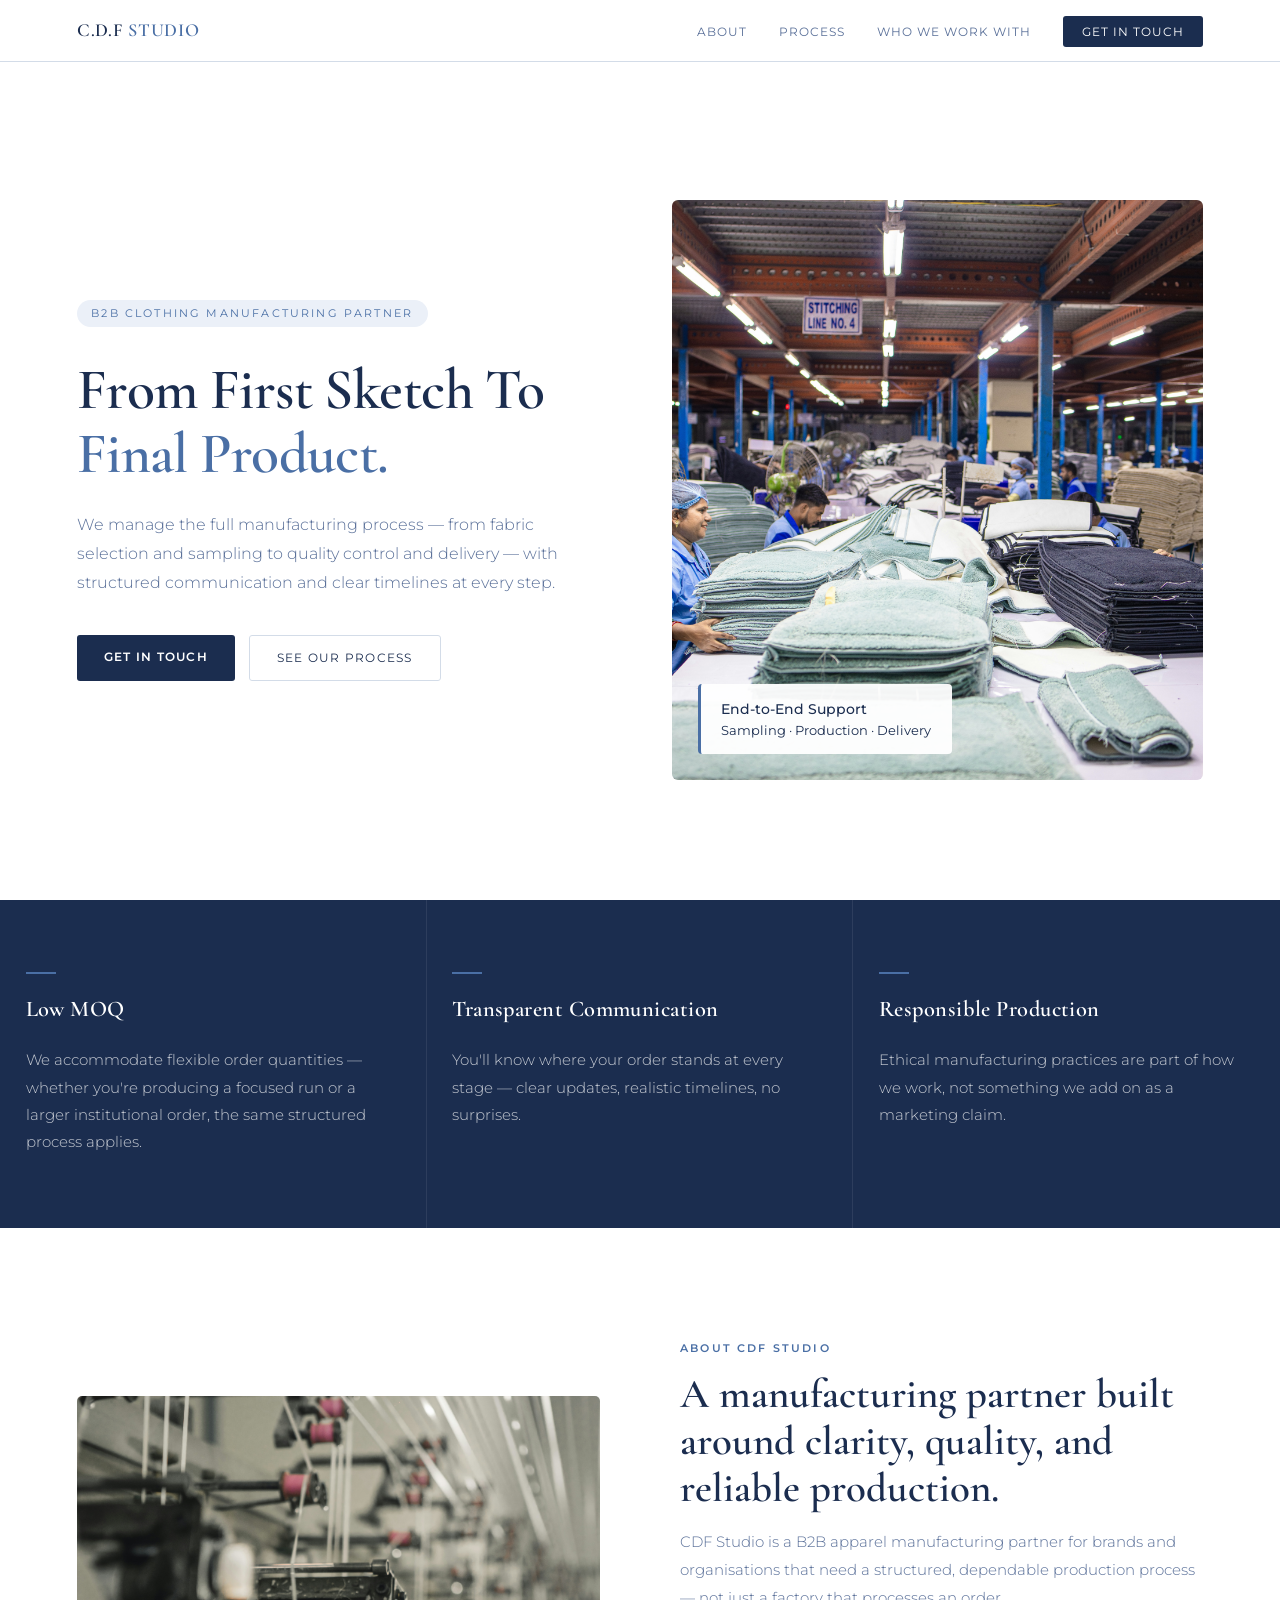
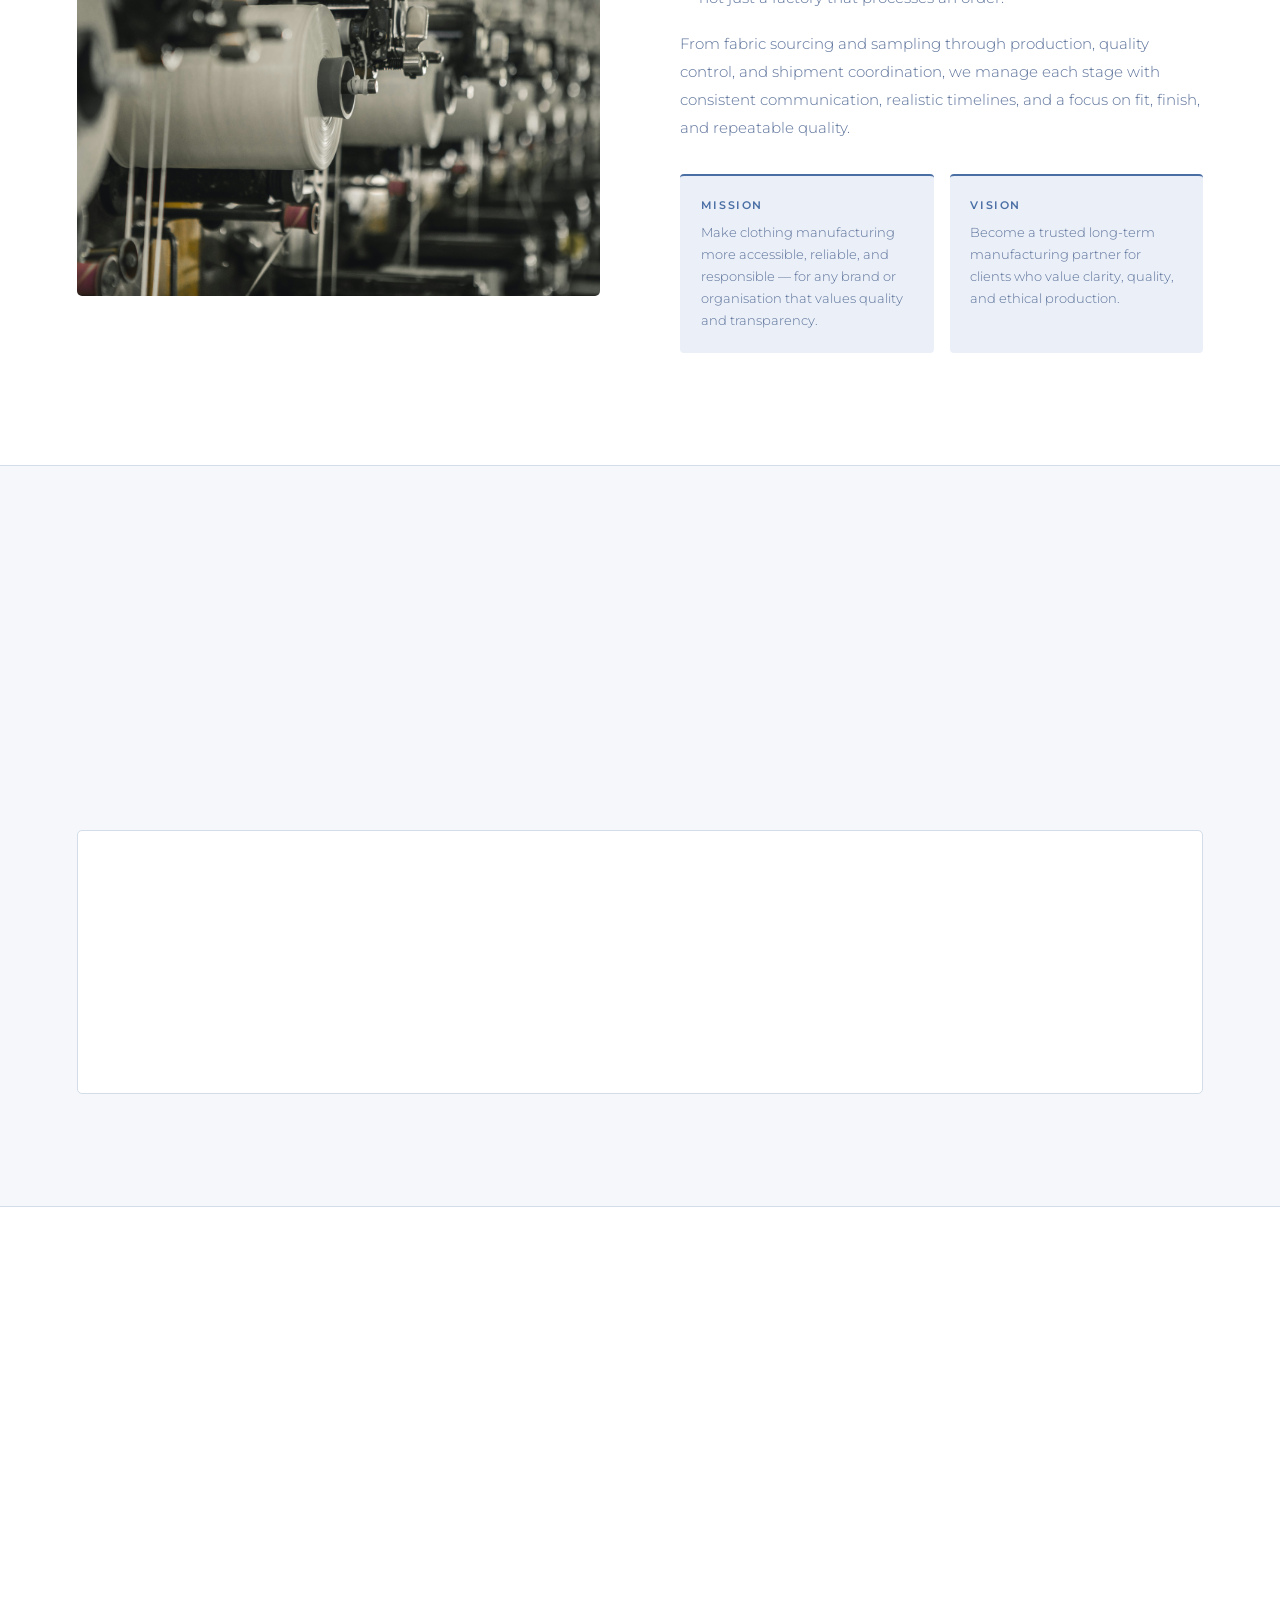
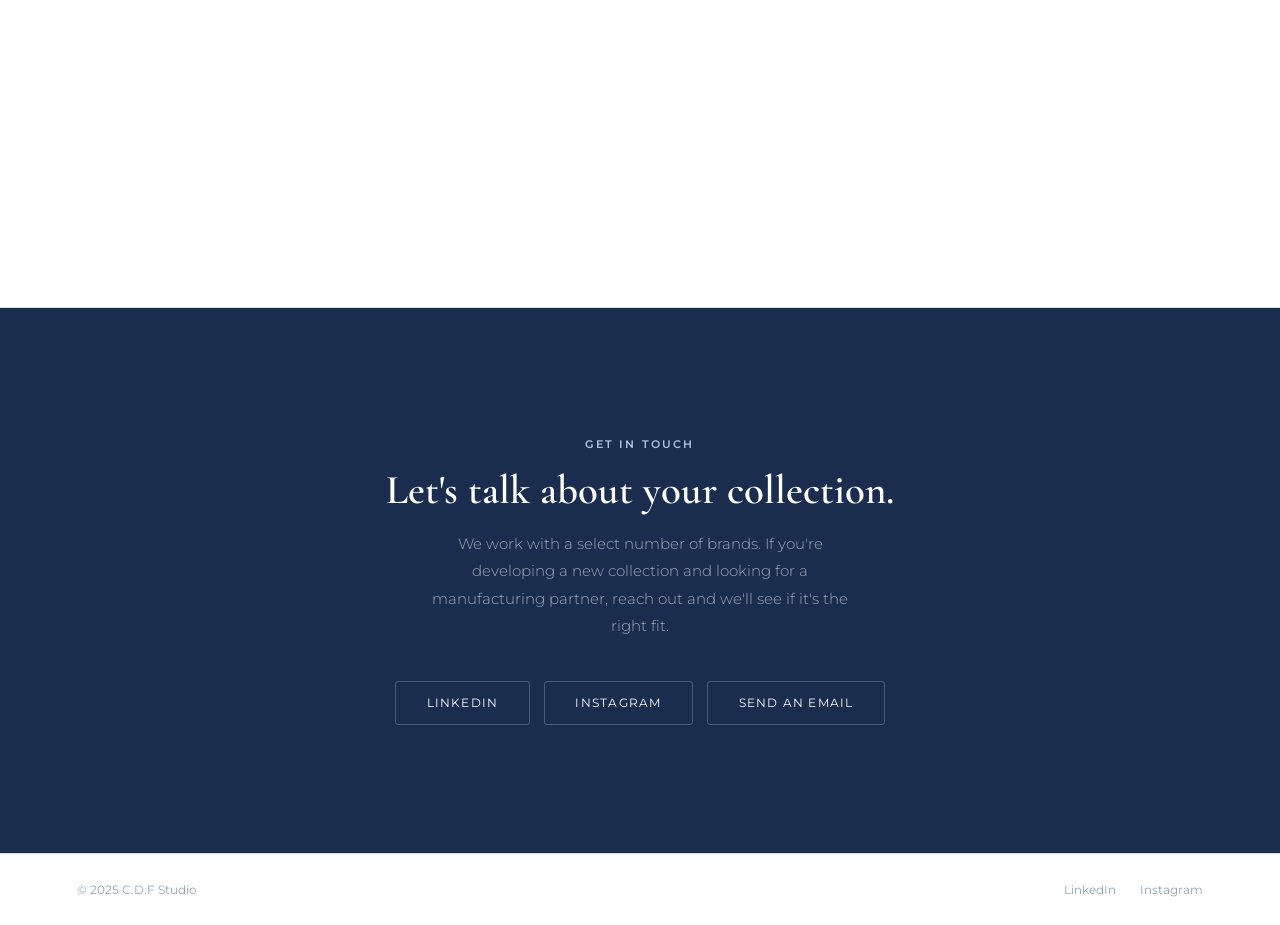
==== index.html @ 34bd2ce3 "content update" ====
<!DOCTYPE html>
<html lang="en">
<head>
<meta charset="UTF-8"/>
<meta name="viewport" content="width=device-width, initial-scale=1.0"/>

<!-- SEO -->
<title>CDF Studio — B2B Manufacturing Partner</title>
<meta name="description" content="B2B manufacturing partner"/>
<meta name="keywords" content="low MOQ clothing manufacturer, B2B apparel production, startup fashion brand manufacturer, ethical clothing manufacturing, small batch garment production, fashion brand manufacturing partner, sample development apparel, clothing production for startups, sustainable apparel manufacturer, garment manufacturer small brands"/>
<meta property="og:title" content="B2B manufacturing partner"/>
<meta property="og:description" content="Low MOQ, ethical apparel production with end-to-end guidance. Built for founders developing their first collections."/>
<meta property="og:type" content="website"/>
<meta property="og:url" content="https://manufacturing-website-gamma.vercel.app/"/>

<link rel="stylesheet" href="assets/fonts/fonts.css"/>

<style>
*, *::before, *::after { box-sizing: border-box; margin: 0; padding: 0; }

:root {
  --white:      #FFFFFF;
  --offwhite:   #F5F7FA;
  --navy:       #1B2D4F;
  --navy-mid:   #2E4472;
  --navy-light: #4A6FA5;
  --blue-tint:  #EBF0F8;
  --border:     #D3DCE8;
  --muted:      #5A7099;
  --faint:      #8FA3C0;
}

html { scroll-behavior: smooth; }

body {
  font-family: 'Montserrat', sans-serif;
  background: var(--white);
  color: var(--navy);
  font-size: 16px;
  line-height: 1.6;
  overflow-x: hidden;
}

/* NAV */
nav {
  position: fixed; top: 0; width: 100%; z-index: 200;
  background: rgba(255,255,255,.96);
  backdrop-filter: blur(8px);
  border-bottom: 1px solid var(--border);
  display: flex; align-items: center; justify-content: space-between;
  padding: 1rem 6%;
  transition: box-shadow .3s;
}
nav.scrolled { box-shadow: 0 2px 24px rgba(27,45,79,.09); }
.logo {
  font-family: 'Cormorant Garamond', serif;
  font-size: 1.15rem;
  font-weight: 600;
  letter-spacing: .04em;
  text-decoration: none;
  color: var(--navy);
}
.logo span { color: var(--navy-light); }
nav ul { list-style: none; display: flex; gap: 2rem; align-items: center; }
nav a {
  text-decoration: none;
  font-size: .78rem;
  letter-spacing: .08em;
  text-transform: uppercase;
  color: var(--muted);
  transition: color .2s;
}
nav a:hover { color: var(--navy); }
.nav-cta {
  padding: .48rem 1.2rem;
  background: var(--navy) !important;
  color: var(--white) !important;
  border-radius: 3px;
  transition: background .2s !important;
}
.nav-cta:hover { background: var(--navy-light) !important; }

/* HERO */
#hero {
  min-height: 100vh;
  display: grid;
  grid-template-columns: 1fr 1fr;
  align-items: center;
  gap: 4rem;
  padding: 0 6%;
  padding-top: 80px;
}
.hero-text { max-width: 540px; }
.hero-eyebrow {
  display: inline-block;
  font-size: .68rem;
  letter-spacing: .2em;
  text-transform: uppercase;
  color: var(--navy-light);
  background: var(--blue-tint);
  padding: .32rem .9rem;
  border-radius: 100px;
  margin-bottom: 2rem;
  opacity: 0;
  animation: fadeUp .8s .15s forwards;
}
h1 {
  font-family: 'Cormorant Garamond', serif;
  font-size: clamp(2.4rem, 4.5vw, 3.8rem);
  font-weight: 600;
  line-height: 1.1;
  color: var(--navy);
  margin-bottom: 1.5rem;
  letter-spacing: -.01em;
  opacity: 0;
  animation: fadeUp .8s .3s forwards;
}
h1 strong { font-weight: 600; color: var(--navy-light); }
.hero-sub {
  font-size: .98rem;
  color: var(--muted);
  line-height: 1.85;
  margin-bottom: 2.4rem;
  font-weight: 300;
  opacity: 0;
  animation: fadeUp .8s .45s forwards;
}
.hero-actions {
  display: flex; gap: .85rem; flex-wrap: wrap;
  opacity: 0;
  animation: fadeUp .8s .6s forwards;
}
.btn-primary {
  padding: .75rem 1.7rem;
  background: var(--navy);
  color: var(--white);
  font-size: .78rem;
  letter-spacing: .1em;
  text-transform: uppercase;
  text-decoration: none;
  border-radius: 3px;
  font-weight: 600;
  transition: background .2s, transform .15s;
}
.btn-primary:hover { background: var(--navy-light); transform: translateY(-1px); }
.btn-ghost {
  padding: .75rem 1.7rem;
  border: 1.5px solid var(--border);
  color: var(--navy);
  font-size: .78rem;
  letter-spacing: .1em;
  text-transform: uppercase;
  text-decoration: none;
  border-radius: 3px;
  transition: border-color .2s, color .2s, transform .15s;
}
.btn-ghost:hover { border-color: var(--navy-light); color: var(--navy-light); transform: translateY(-1px); }

/* Hero image */
.hero-img-wrap {
  height: 580px;
  border-radius: 6px;
  overflow: hidden;
  position: relative;
  opacity: 0;
  animation: fadeLeft .9s .35s forwards;
}
.hero-img-wrap img { width: 100%; height: 100%; object-fit: cover; }
.img-badge {
  position: absolute;
  bottom: 1.6rem; left: 1.6rem;
  background: rgba(255,255,255,.95);
  padding: .9rem 1.3rem;
  border-radius: 4px;
  border-left: 3px solid var(--navy-light);
  font-size: .82rem;
  color: var(--navy);
  line-height: 1.55;
}
.img-badge strong { display: block; font-weight: 500; font-size: .85rem; }

/* PILLARS */
#pillars {
  display: grid;
  grid-template-columns: repeat(3, 1fr);
  background: var(--navy);
}
.pillar {
  padding: 4.5rem 6%;
  border-right: 1px solid rgba(255, 255, 255, 0.08);
  transition: background 0.4s ease;
}
.pillar:last-child { border-right: none; }
.pillar:hover { background: rgba(255, 255, 255, 0.03); }
.pillar-title {
  position: relative;
  font-family: 'Cormorant Garamond', serif;
  font-size: 1.4rem;
  font-weight: 600;
  color: #FFFFFF;
  margin-bottom: 1.2rem;
  letter-spacing: 0.02em;
  padding-top: 1.2rem;
}
.pillar-title::before {
  content: "";
  position: absolute;
  top: 0;
  left: 0;
  width: 30px;
  height: 2px;
  background: var(--navy-light);
  transition: width 0.4s ease, background 0.4s ease;
}
.pillar:hover .pillar-title::before { width: 50px; background: #A8C4E0; }
.pillar p { 
  font-size: 0.95rem; 
  color: rgba(255, 255, 255, 0.75); 
  line-height: 1.8; 
  font-weight: 300; 
}

/* ABOUT */
#about {
  display: grid;
  grid-template-columns: 1fr 1fr;
  gap: 5rem;
  align-items: center;
  padding: 7rem 6%;
  border-bottom: 1px solid var(--border);
}
.about-img {
  height: 500px;
  border-radius: 5px;
  overflow: hidden;
}
.about-img img { width: 100%; height: 100%; object-fit: cover; }
.about-body p {
  color: var(--muted);
  font-weight: 300;
  line-height: 1.85;
  font-size: .95rem;
  margin-bottom: 1.1rem;
}
.mv-grid { display: grid; grid-template-columns: 1fr 1fr; gap: 1rem; margin-top: 2rem; }
.mv-card {
  padding: 1.3rem;
  background: var(--blue-tint);
  border-radius: 4px;
  border-top: 2px solid var(--navy-light);
}
.mv-card h4 {
  font-size: .7rem;
  letter-spacing: .14em;
  text-transform: uppercase;
  color: var(--navy-light);
  margin-bottom: .45rem;
  font-weight: 600;
}
.mv-card p { font-size: .83rem; color: var(--muted); line-height: 1.65; margin: 0; font-weight: 300; }

/* PROCESS */
#process {
  padding: 7rem 6%;
  background: var(--offwhite);
  border-bottom: 1px solid var(--border);
}
.section-head { max-width: 520px; margin-bottom: 3.5rem; }
.process-steps {
  display: grid;
  grid-template-columns: repeat(4, 1fr);
  border: 1px solid var(--border);
  border-radius: 5px;
  overflow: hidden;
  background: var(--white);
}
.step {
  position: relative;
  padding: 2.5rem 2rem;
  border-right: 1px solid var(--border);
  overflow: hidden;
  z-index: 1;
}
.step::before {
  content: "";
  position: absolute;
  top: 100%;
  left: 0;
  width: 100%;
  height: 100%;
  background: var(--navy);
  transition: top 0.4s cubic-bezier(0.2, 0.8, 0.2, 1);
  z-index: -1;
}
.step:last-child { border-right: none; }
.step:hover::before { top: 0; }
.step-n {
  font-family: 'Cormorant Garamond', serif;
  font-size: 2.6rem;
  font-weight: 600;
  color: var(--border);
  line-height: 1;
  margin-bottom: 1.2rem;
  transition: color 0.4s;
}
.step:hover .step-n { color: var(--navy-light); }
.step h4 { font-size: .88rem; font-weight: 600; color: var(--navy); margin-bottom: .55rem; transition: color 0.4s; }
.step:hover h4 { color: var(--white); }
.step p { font-size: .82rem; color: var(--muted); line-height: 1.72; font-weight: 300; transition: color 0.4s; }
.step:hover p { color: rgba(255, 255, 255, 0.8); }

/* WHO */
#who {
  padding: 7rem 6%;
  border-bottom: 1px solid var(--border);
}
.who-grid { display: grid; grid-template-columns: repeat(3, 1fr); gap: 1.4rem; margin-top: 3.2rem; }
.who-card {
  position: relative;
  padding: 2.5rem 2.2rem;
  border: 1px solid var(--border);
  border-radius: 5px;
  background: var(--white);
  overflow: hidden;
  z-index: 1;
  transition: border-color 0.4s, transform 0.4s, box-shadow 0.4s;
}
.who-card::before {
  content: "";
  position: absolute;
  top: 100%;
  left: 0;
  width: 100%;
  height: 100%;
  background: var(--navy);
  transition: top 0.4s cubic-bezier(0.2, 0.8, 0.2, 1);
  z-index: -1;
}
.who-card:hover {
  transform: translateY(-6px);
  border-color: var(--navy);
  box-shadow: 0 12px 24px rgba(27, 45, 79, 0.15);
}
.who-card:hover::before { top: 0; }
.card-bar { 
  width: 26px; height: 2px; background: var(--navy-light); border-radius: 1px; margin-bottom: 1.4rem; 
  transition: background 0.4s, width 0.4s;
}
.who-card:hover .card-bar { background: var(--blue-tint); width: 40px; }
.who-card h4 { font-size: .92rem; font-weight: 600; color: var(--navy); margin-bottom: .65rem; transition: color 0.4s; }
.who-card:hover h4 { color: var(--white); }
.who-card p { font-size: .83rem; color: var(--muted); line-height: 1.75; font-weight: 300; transition: color 0.4s; }
.who-card:hover p { color: rgba(255, 255, 255, 0.8); }

/* CONTACT */
#contact {
  padding: 8rem 6%;
  background: var(--navy);
  text-align: center;
}
#contact h2 { color: var(--white); }
#contact .lead {
  color: rgba(255,255,255,.58);
  max-width: 440px;
  margin: 1rem auto 2.6rem;
  font-weight: 300;
  line-height: 1.8;
  font-size: .95rem;
}
.contact-btns { display: flex; gap: .9rem; justify-content: center; flex-wrap: wrap; }
.contact-btns a {
  padding: .72rem 1.9rem;
  border: 1.5px solid rgba(255,255,255,.22);
  color: var(--white);
  font-size: .76rem;
  letter-spacing: .1em;
  text-transform: uppercase;
  text-decoration: none;
  border-radius: 3px;
  transition: border-color .2s, background .2s, color .2s;
}
.contact-btns a:hover { border-color: #A8C4E0; background: #A8C4E0; color: var(--navy); }

/* FOOTER */
footer {
  padding: 1.6rem 6%;
  display: flex; justify-content: space-between; align-items: center;
  border-top: 1px solid var(--border);
  font-size: .76rem;
  color: var(--faint);
}
footer a { color: var(--faint); text-decoration: none; transition: color .2s; }
footer a:hover { color: var(--navy); }
.footer-links { display: flex; gap: 1.5rem; }

/* SHARED */
.section-tag {
  font-size: .68rem;
  letter-spacing: .2em;
  text-transform: uppercase;
  color: var(--navy-light);
  display: block;
  margin-bottom: .85rem;
  font-weight: 600;
}
#contact .section-tag { color: #A8C4E0; }
h2 {
  font-family: 'Cormorant Garamond', serif;
  font-size: clamp(1.85rem, 3.2vw, 2.7rem);
  font-weight: 600;
  line-height: 1.15;
  color: var(--navy);
  margin-bottom: 1rem;
}
.sub-text { color: var(--muted); font-weight: 300; line-height: 1.8; font-size: .95rem; }

/* KEYFRAMES */
@keyframes fadeUp {
  from { opacity: 0; transform: translateY(22px); }
  to   { opacity: 1; transform: translateY(0); }
}
@keyframes fadeLeft {
  from { opacity: 0; transform: translateX(30px); }
  to   { opacity: 1; transform: translateX(0); }
}

/* SCROLL REVEAL */
.reveal { opacity: 0; transform: translateY(22px); transition: opacity .7s ease, transform .7s ease; }
.reveal.visible { opacity: 1; transform: none; }
.d1 { transition-delay: .1s; }
.d2 { transition-delay: .2s; }
.d3 { transition-delay: .3s; }

/* RESPONSIVE */
@media (max-width: 900px) {
  #hero { grid-template-columns: 1fr; padding-top: 100px; padding-bottom: 4rem; }
  .hero-img-wrap { height: 300px; }
  #about { grid-template-columns: 1fr; gap: 3rem; }
  .about-img { height: 280px; }
  .process-steps { grid-template-columns: 1fr 1fr; }
  .step:nth-child(2) { border-right: none; }
  .step:nth-child(1), .step:nth-child(2) { border-bottom: 1px solid var(--border); }
  .who-grid { grid-template-columns: 1fr; }
  .mv-grid { grid-template-columns: 1fr; }
}
@media (max-width: 640px) {
  nav ul { display: none; }
  #pillars { grid-template-columns: 1fr; }
  .pillar { border-right: none; border-bottom: 1px solid rgba(255,255,255,.1); }
  footer { flex-direction: column; gap: 1rem; text-align: center; }
}
</style>
</head>
<body>

<!-- NAV -->
<nav id="navbar">
  <a href="#" class="logo">C.D.F <span>Studio</span></a>
  <ul>
    <li><a href="#about">About</a></li>
    <li><a href="#process">Process</a></li>
    <li><a href="#who">Who We Work With</a></li>
    <li><a href="#contact" class="nav-cta">Get in Touch</a></li>
  </ul>
</nav>

<!-- HERO -->
<section id="hero">
  <div class="hero-text">
    <span class="hero-eyebrow">B2B Clothing Manufacturing Partner</span>
    <h1>From First Sketch To <strong>Final Product.</strong></h1>
    <p class="hero-sub">We manage the full manufacturing process — from fabric selection and sampling to quality control and delivery — with structured communication and clear timelines at every step.</p>
    <div class="hero-actions">
      <a href="#contact" class="btn-primary">Get in Touch</a>
      <a href="#process" class="btn-ghost">See Our Process</a>
    </div>
  </div>
  <div class="hero-img-wrap">
    <!-- Swap this for your own brand photography when ready -->
    <img
      src="assets/images/hero-image.jpg"
      alt="Fabric selection in a clothing production studio"
      loading="eager"
    />
    <div class="img-badge">
      <strong>End-to-End Support</strong>
      Sampling · Production · Delivery
    </div>
  </div>
</section>

<!-- PILLARS -->
<div id="pillars">
  <div class="pillar reveal">
    <div class="pillar-title">Low MOQ</div>
    <p>We accommodate flexible order quantities — whether you're producing a focused run or a larger institutional order, the same structured process applies.</p>
  </div>
  <div class="pillar reveal d1">
    <div class="pillar-title">Transparent Communication</div>
    <p>You'll know where your order stands at every stage — clear updates, realistic timelines, no surprises.</p>
  </div>
  <div class="pillar reveal d2">
    <div class="pillar-title">Responsible Production</div>
    <p>Ethical manufacturing practices are part of how we work, not something we add on as a marketing claim.</p>
  </div>
</div>

<!-- ABOUT -->
<section id="about">
  <div class="about-img reveal">
    <!-- Swap for your own studio or production photo -->
    <img
      src="assets/images/about-image.jpg"
      alt="Clothing manufacturer reviewing garment quality"
      loading="lazy"
    />
  </div>
  <div class="about-body reveal d1">
    <span class="section-tag">About CDF Studio</span>
    <h2>A manufacturing partner built around clarity, quality, and reliable production.</h2>
    <p>CDF Studio is a B2B apparel manufacturing partner for brands and organisations that need a structured, dependable production process — not just a factory that processes an order.</p>
    <p>From fabric sourcing and sampling through production, quality control, and shipment coordination, we manage each stage with consistent communication, realistic timelines, and a focus on fit, finish, and repeatable quality.</p>
    <div class="mv-grid">
      <div class="mv-card">
        <h4>Mission</h4>
        <p>Make clothing manufacturing more accessible, reliable, and responsible — for any brand or organisation that values quality and transparency.</p>
      </div>
      <div class="mv-card">
        <h4>Vision</h4>
        <p>Become a trusted long-term manufacturing partner for clients who value clarity, quality, and ethical production.</p>
      </div>
    </div>
  </div>
</section>

<!-- PROCESS -->
<section id="process">
  <div class="section-head reveal">
    <span class="section-tag">How We Work</span>
    <h2>A clear process from brief to delivery.</h2>
    <p class="sub-text">Every step is structured so you know what’s happening, what comes next, and when your order will be ready.</p>
  </div>
  <div class="process-steps">
    <div class="step reveal">
      <div class="step-n">01</div>
      <h4>Brief & Alignment</h4>
      <p>We review your designs, specifications, and timeline. Before anything moves forward, we confirm everything in writing.</p>
    </div>
    <div class="step reveal d1">
      <div class="step-n">02</div>
      <h4>Fabric & Sampling</h4>
      <p>Fabric sourcing followed by sample development. We work through feedback until the sample matches your standard.</p>
    </div>
    <div class="step reveal d2">
      <div class="step-n">03</div>
      <h4>Production & Quality Control</h4>
      <p>Garment production with quality checks throughout — not just a final inspection at the end.</p>
    </div>
    <div class="step reveal d3">
      <div class="step-n">04</div>
      <h4>Shipment & Handover</h4>
      <p>Coordinated delivery with full documentation. We debrief after each run so the next one is more efficient.</p>
    </div>
  </div>
</section>

<!-- WHO WE WORK WITH -->
<section id="who">
  <div class="reveal">
    <span class="section-tag">Who We Work With</span>
    <h2>For brands and organisations with a standard to meet.</h2>
    <p class="sub-text">We work with brands and organisations across different scales — each project managed with the same attention to quality and communication.</p>
  </div>
  <div class="who-grid">
    <div class="who-card reveal">
      <div class="card-bar"></div>
      <h4>Brands & Organisations at Any Stage</h4>
      <p>Whether you are producing your first collection or fulfilling a larger institutional order, we apply the same structured process — clear specifications, managed timelines, and consistent quality throughout.</p>
    </div>
    <div class="who-card reveal d1">
      <div class="card-bar"></div>
      <h4>Flexible Production for Growing Brands</h4>
      <p>Whether you are launching your first drop or scaling production, we provide flexible manufacturing solutions designed to support brands at every stage — from small intentional runs to larger institutional and bulk orders.</p>
    </div>
    <div class="who-card reveal d2">
      <div class="card-bar"></div>
      <h4>Brands That Value Responsible Production</h4>
      <p>We work with brands that care about responsible sourcing, fair production, and long-term quality — not just fast manufacturing for short-term results.</p>
    </div>
  </div>
</section>

<!-- CONTACT -->
<section id="contact">
  <span class="section-tag">Get In Touch</span>
  <h2>Let's talk about your collection.</h2>
  <p class="lead">We work with a select number of brands. If you're developing a new collection and looking for a manufacturing partner, reach out and we'll see if it's the right fit.</p>
  <div class="contact-btns">
    <a href="https://www.linkedin.com/company/c-d-f-studio" target="_blank" rel="noopener">LinkedIn</a>
    <!-- Replace with your actual Instagram handle -->
    <a href="https://www.instagram.com/cdfstudio.eu?igsh=djZsYW93cHMzNXRz" target="_blank" rel="noopener">Instagram</a>
    <!-- Replace with your actual email -->
    <a href="mailto:hello.cdfstudio@gmail.com">Send an Email</a>
  </div>
</section>

<!-- FOOTER -->
<footer>
  <span>© 2025 C.D.F Studio</span>
  <div class="footer-links">
    <a href="https://www.linkedin.com/company/c-d-f-studio" target="_blank" rel="noopener">LinkedIn</a>
    <a href="https://www.instagram.com/cdfstudio.eu?igsh=djZsYW93cHMzNXRz" target="_blank" rel="noopener">Instagram</a>
  </div>
</footer>

<script>
  // Nav shadow on scroll
  const nav = document.getElementById('navbar');
  window.addEventListener('scroll', () => {
    nav.classList.toggle('scrolled', window.scrollY > 20);
  });

  // Scroll-triggered reveal
  const obs = new IntersectionObserver((entries) => {
    entries.forEach(e => {
      if (e.isIntersecting) {
        e.target.classList.add('visible');
        obs.unobserve(e.target);
      }
    });
  }, { threshold: 0.12 });
  document.querySelectorAll('.reveal').forEach(el => obs.observe(el));
</script>
</body>
</html>
---- assets/fonts/fonts.css ----
/* Cormorant Garamond - Local Fonts */
@font-face {
  font-family: 'Cormorant Garamond';
  font-style: normal;
  font-weight: 300;
  font-display: swap;
  src: url('./cormorant-garamond-300.ttf') format('truetype');
}

@font-face {
  font-family: 'Cormorant Garamond';
  font-style: normal;
  font-weight: 400;
  font-display: swap;
  src: url('./cormorant-garamond-400.ttf') format('truetype');
}

@font-face {
  font-family: 'Cormorant Garamond';
  font-style: normal;
  font-weight: 500;
  font-display: swap;
  src: url('./cormorant-garamond-500.ttf') format('truetype');
}

@font-face {
  font-family: 'Cormorant Garamond';
  font-style: normal;
  font-weight: 600;
  font-display: swap;
  src: url('./cormorant-garamond-600.ttf') format('truetype');
}

/* Montserrat - Local Fonts */
@font-face {
  font-family: 'Montserrat';
  font-style: normal;
  font-weight: 300;
  font-display: swap;
  src: url('./montserrat-300.ttf') format('truetype');
}

@font-face {
  font-family: 'Montserrat';
  font-style: normal;
  font-weight: 400;
  font-display: swap;
  src: url('./montserrat-400.ttf') format('truetype');
}

@font-face {
  font-family: 'Montserrat';
  font-style: normal;
  font-weight: 500;
  font-display: swap;
  src: url('./montserrat-500.ttf') format('truetype');
}

@font-face {
  font-family: 'Montserrat';
  font-style: normal;
  font-weight: 600;
  font-display: swap;
  src: url('./montserrat-600.ttf') format('truetype');
}
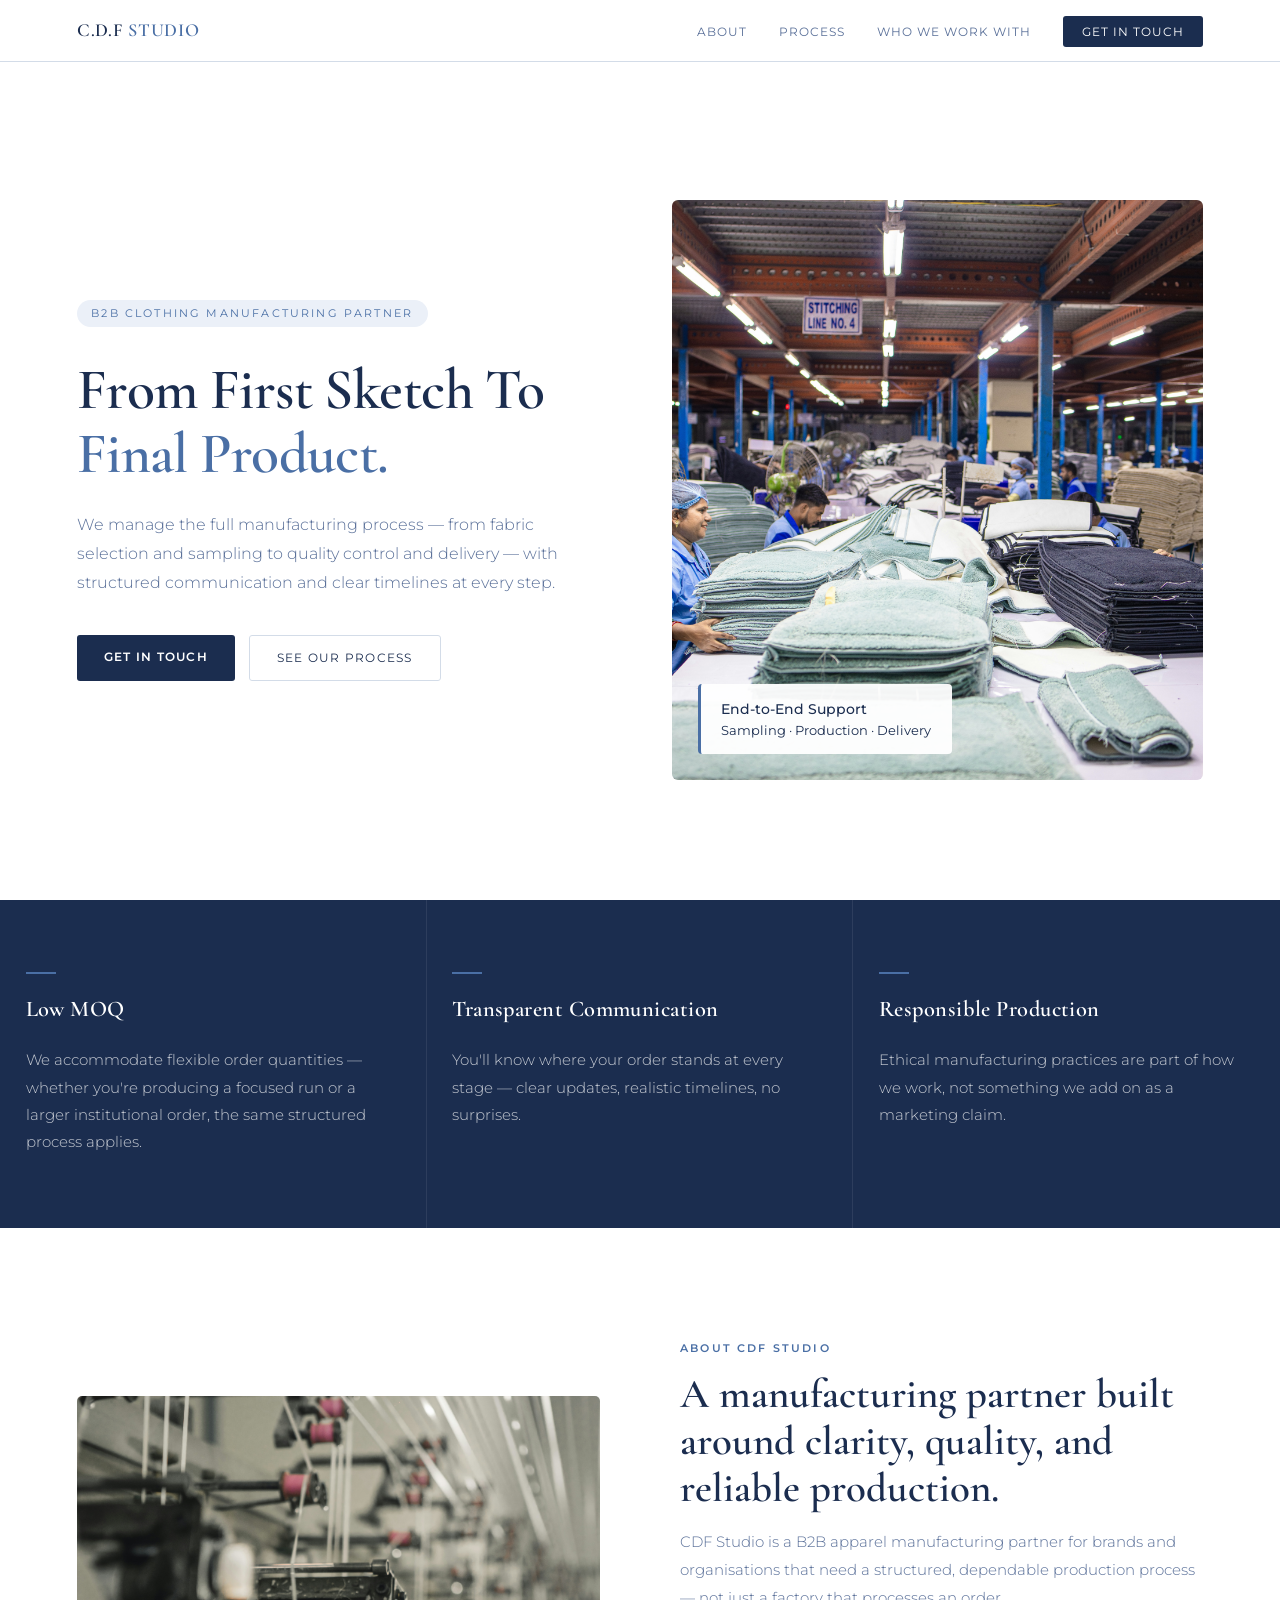
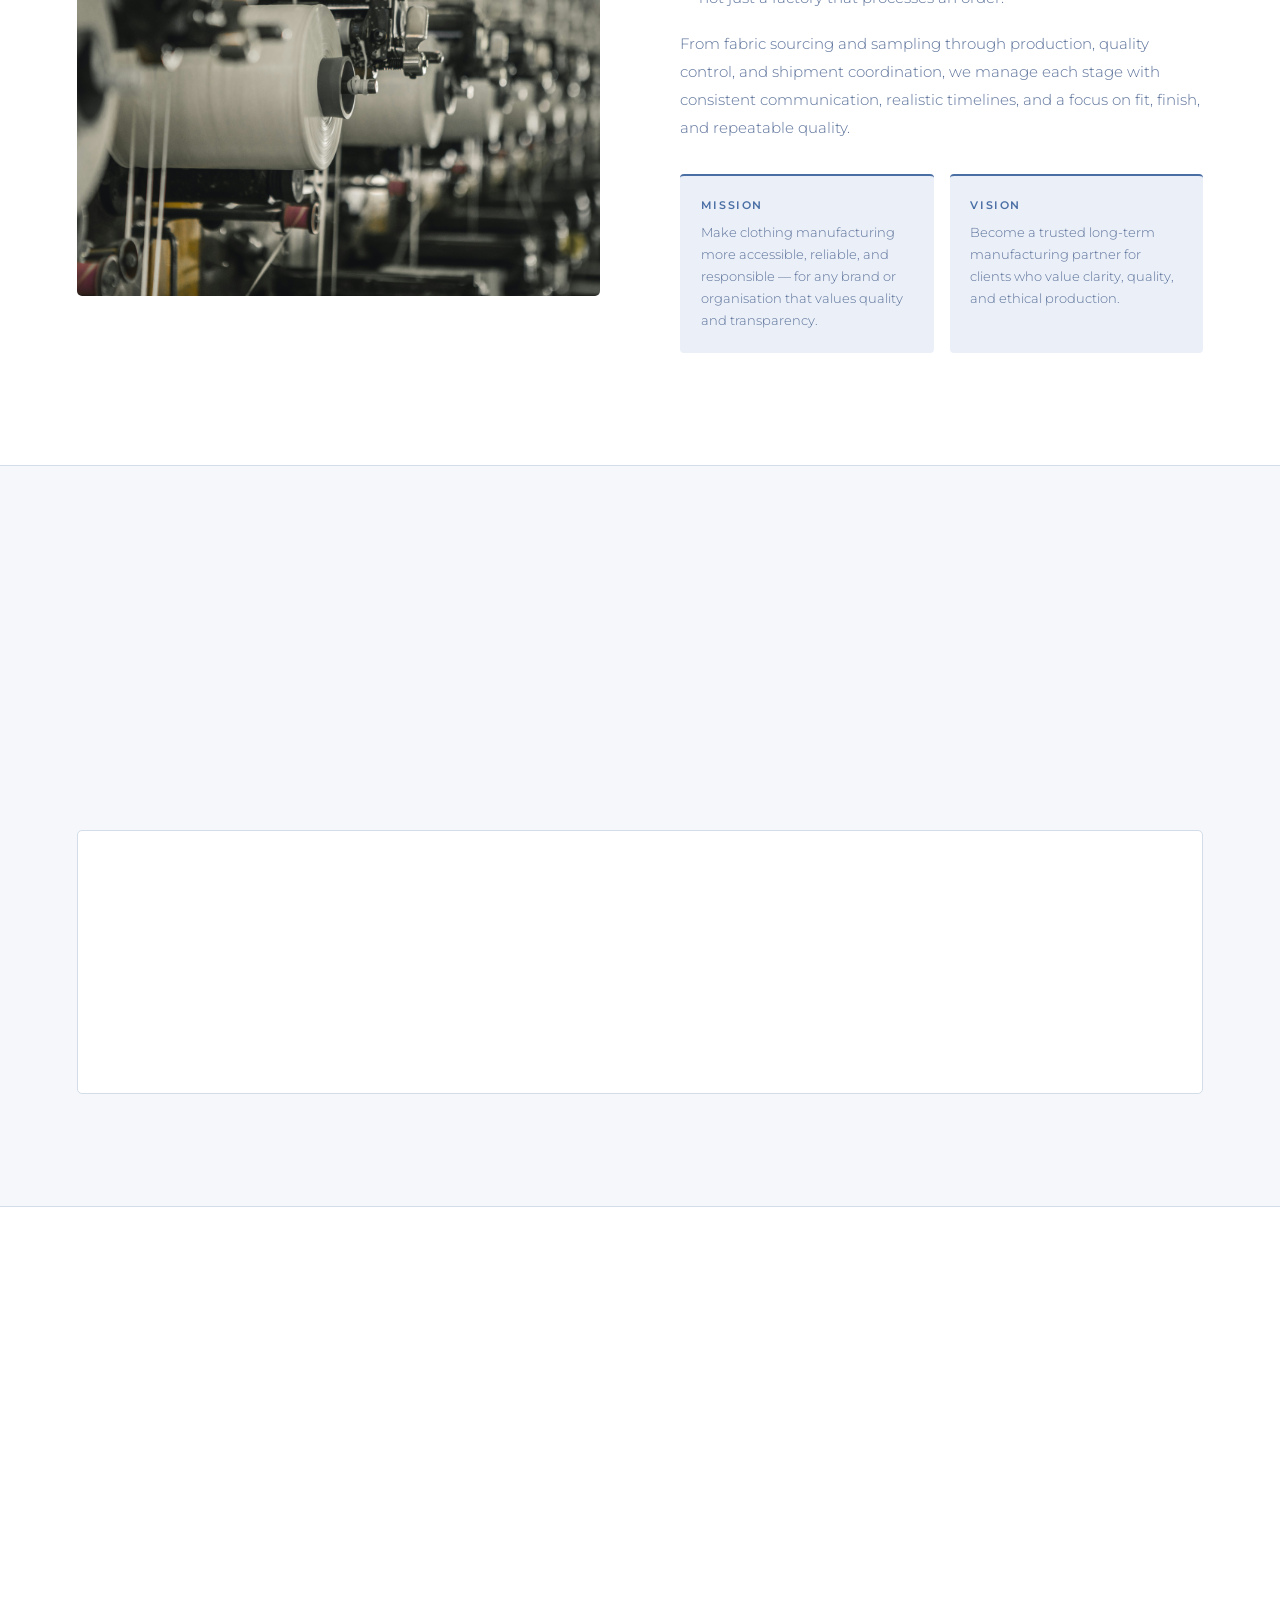
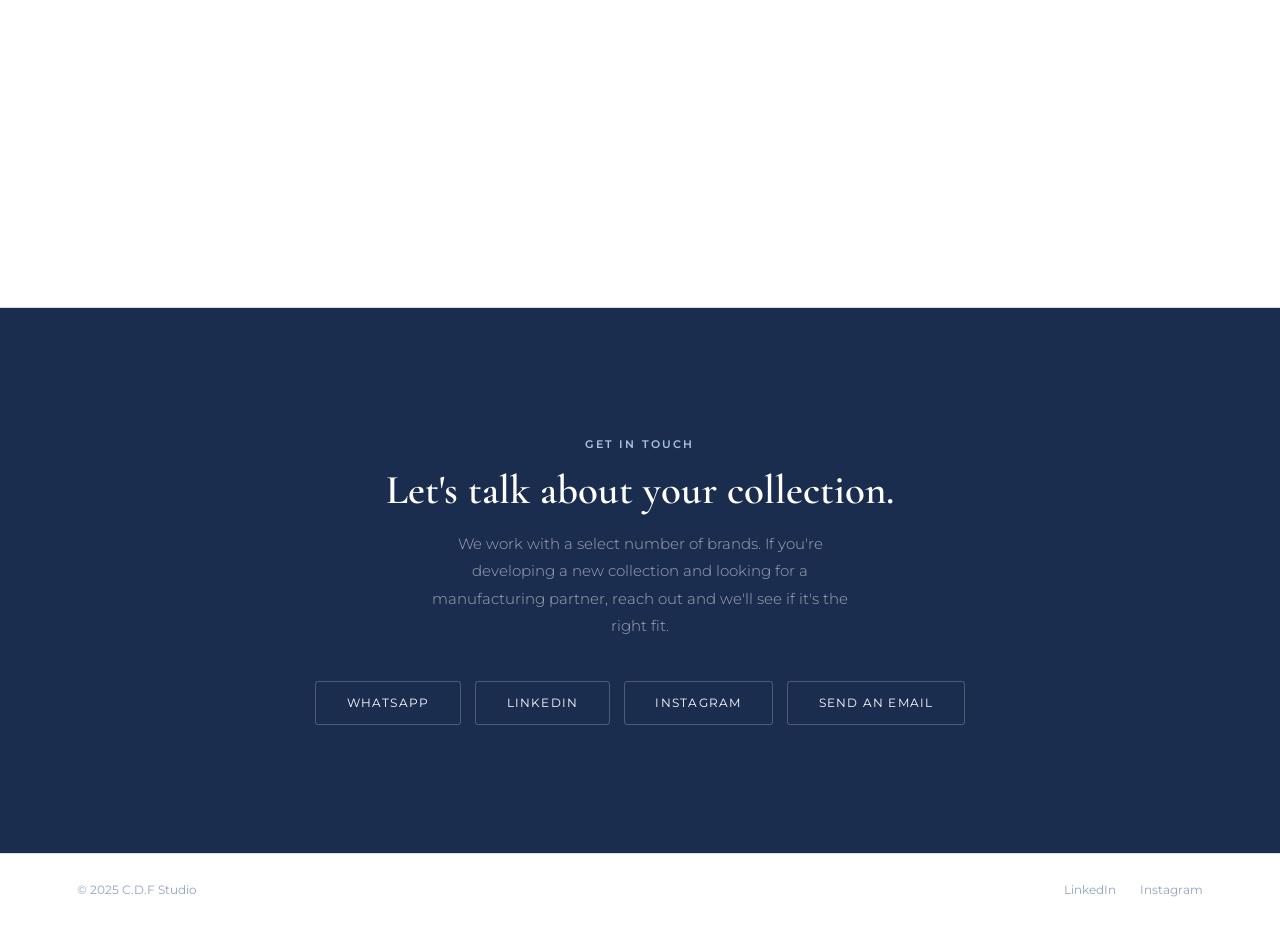
==== commit 90367398: "Add WhatsApp button in contact section" ====
--- a/index.html
+++ b/index.html
@@ -6,10 +6,10 @@
 
 <!-- SEO -->
 <title>CDF Studio — B2B Manufacturing Partner</title>
-<meta name="description" content="B2B manufacturing partner"/>
-<meta name="keywords" content="low MOQ clothing manufacturer, B2B apparel production, startup fashion brand manufacturer, ethical clothing manufacturing, small batch garment production, fashion brand manufacturing partner, sample development apparel, clothing production for startups, sustainable apparel manufacturer, garment manufacturer small brands"/>
-<meta property="og:title" content="B2B manufacturing partner"/>
-<meta property="og:description" content="Low MOQ, ethical apparel production with end-to-end guidance. Built for founders developing their first collections."/>
+<meta name="description" content="CDF Studio is a B2B apparel manufacturing partner for brands and organisations. Structured production process with clear communication, realistic timelines, and consistent quality."/>
+<meta name="keywords" content="B2B clothing manufacturer, apparel production partner, garment manufacturing, clothing production, fashion manufacturing, quality apparel production, structured manufacturing process, ethical clothing manufacturing, fabric sourcing, sampling and production"/>
+<meta property="og:title" content="CDF Studio — B2B Manufacturing Partner"/>
+<meta property="og:description" content="Structured apparel production for brands and organisations. From fabric sourcing to delivery, we manage each stage with clear communication and consistent quality."/>
 <meta property="og:type" content="website"/>
 <meta property="og:url" content="https://manufacturing-website-gamma.vercel.app/"/>
 
@@ -596,11 +596,12 @@
   <h2>Let's talk about your collection.</h2>
   <p class="lead">We work with a select number of brands. If you're developing a new collection and looking for a manufacturing partner, reach out and we'll see if it's the right fit.</p>
   <div class="contact-btns">
+    <a href="https://wa.me/31631508946" target="_blank" rel="noopener">WhatsApp</a>
     <a href="https://www.linkedin.com/company/c-d-f-studio" target="_blank" rel="noopener">LinkedIn</a>
     <!-- Replace with your actual Instagram handle -->
     <a href="https://www.instagram.com/cdfstudio.eu?igsh=djZsYW93cHMzNXRz" target="_blank" rel="noopener">Instagram</a>
     <!-- Replace with your actual email -->
-    <a href="mailto:hello.cdfstudio@gmail.com">Send an Email</a>
+    <a href="https://mail.google.com/mail/?view=cm&fs=1&to=hello.cdfstudio@gmail.com" target="_blank" rel="noopener">Send an Email</a>
   </div>
 </section>
 
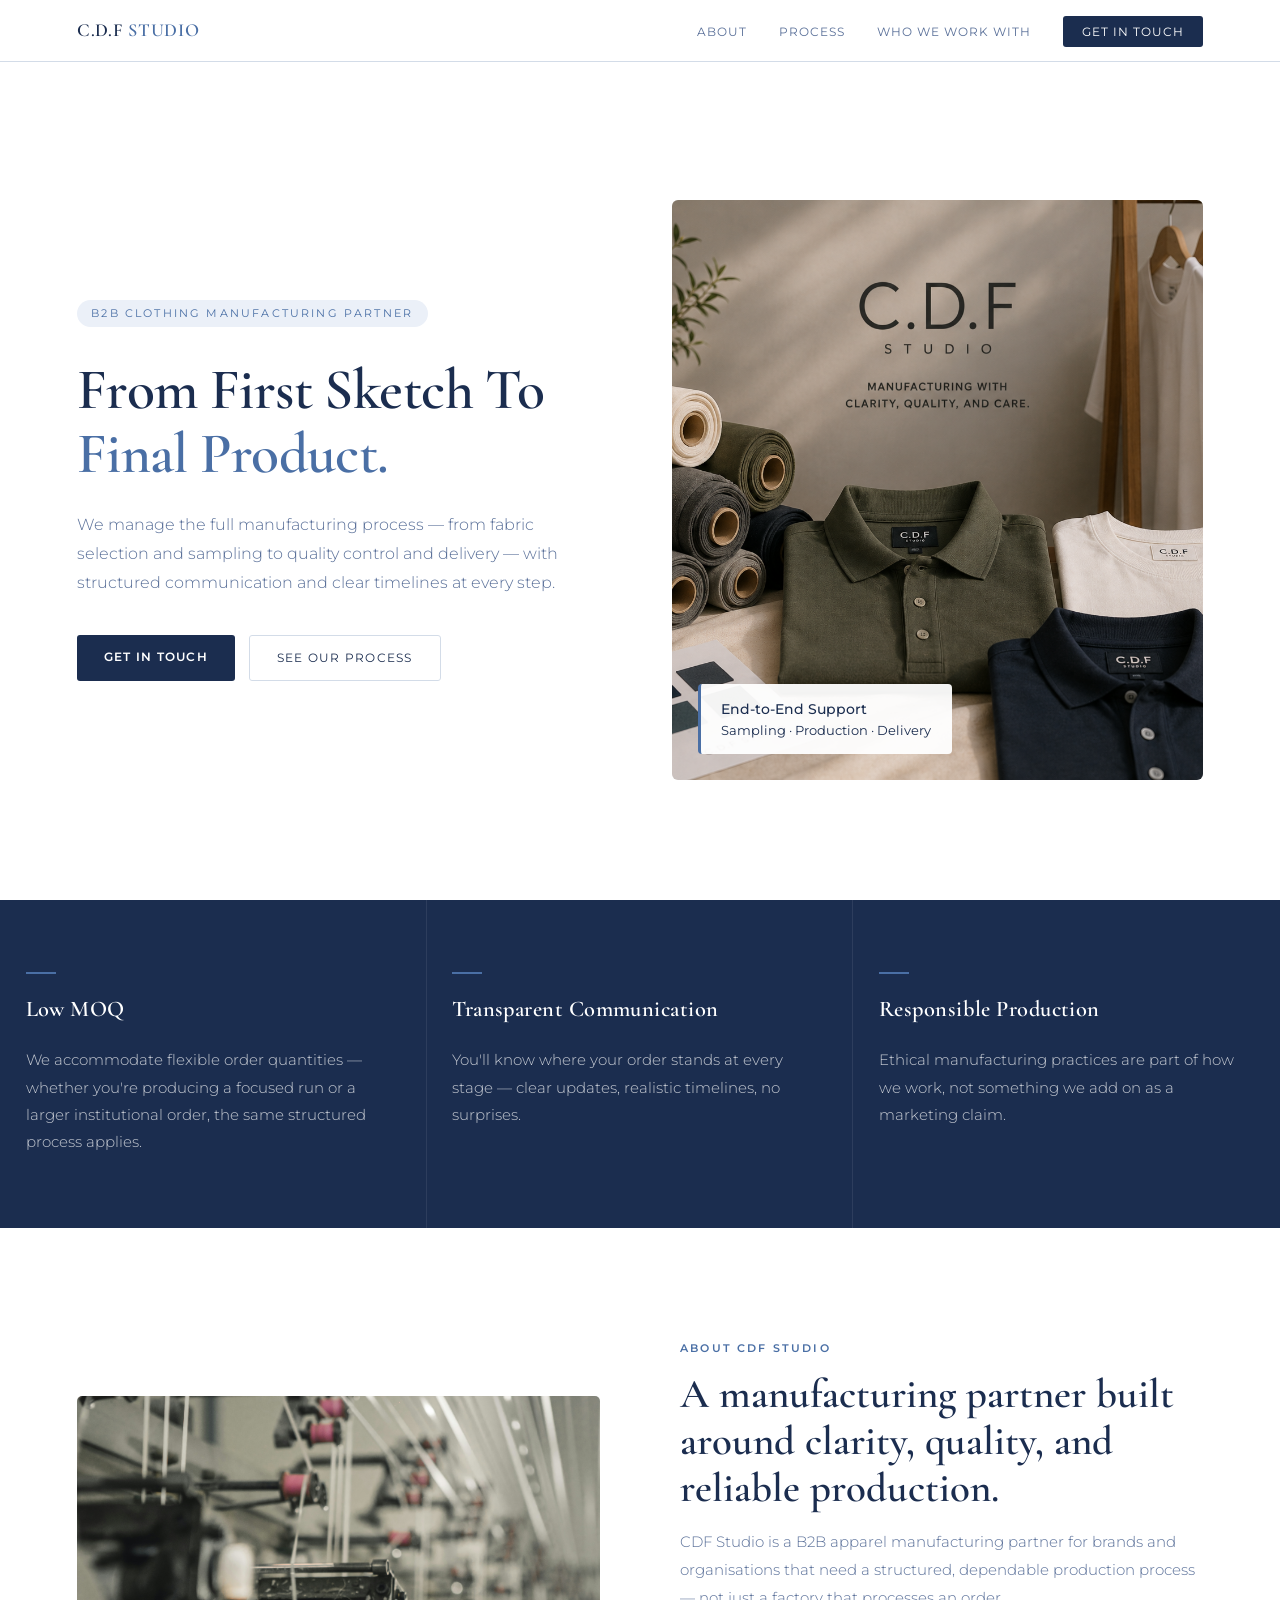
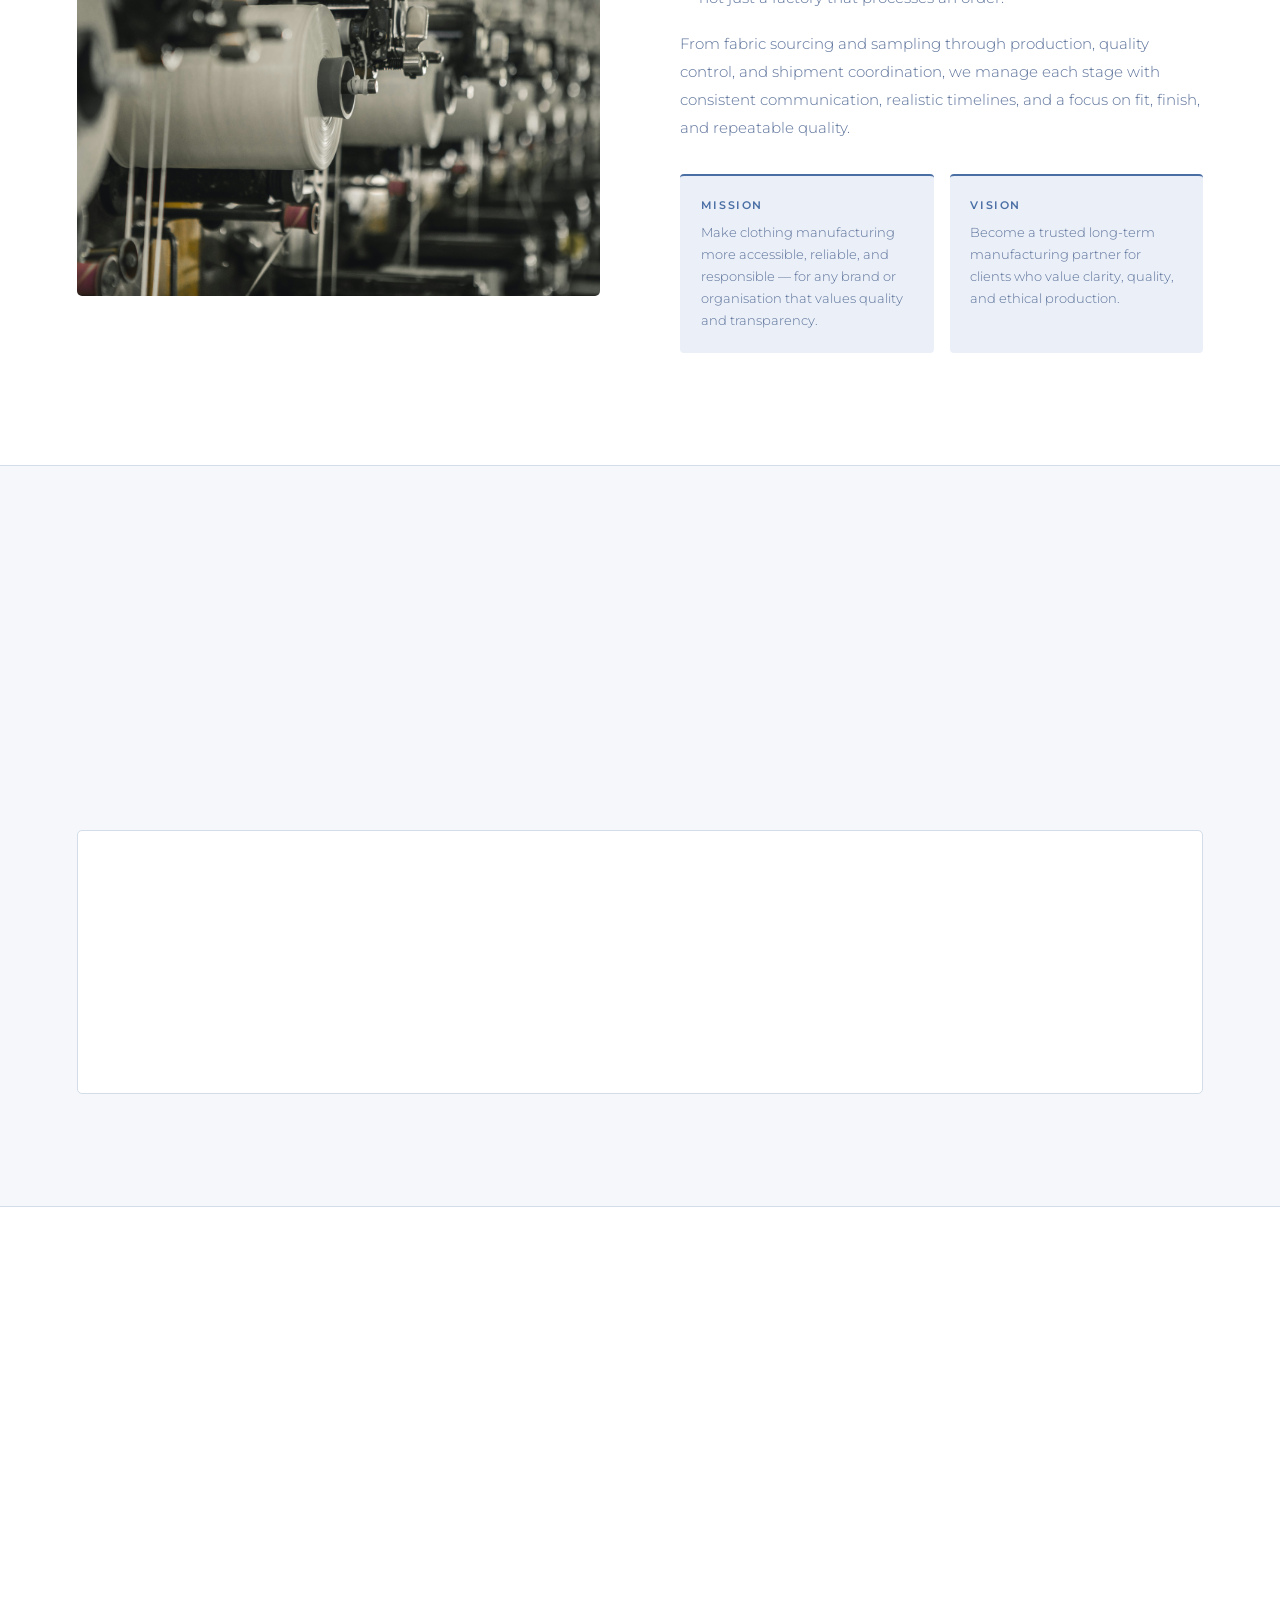
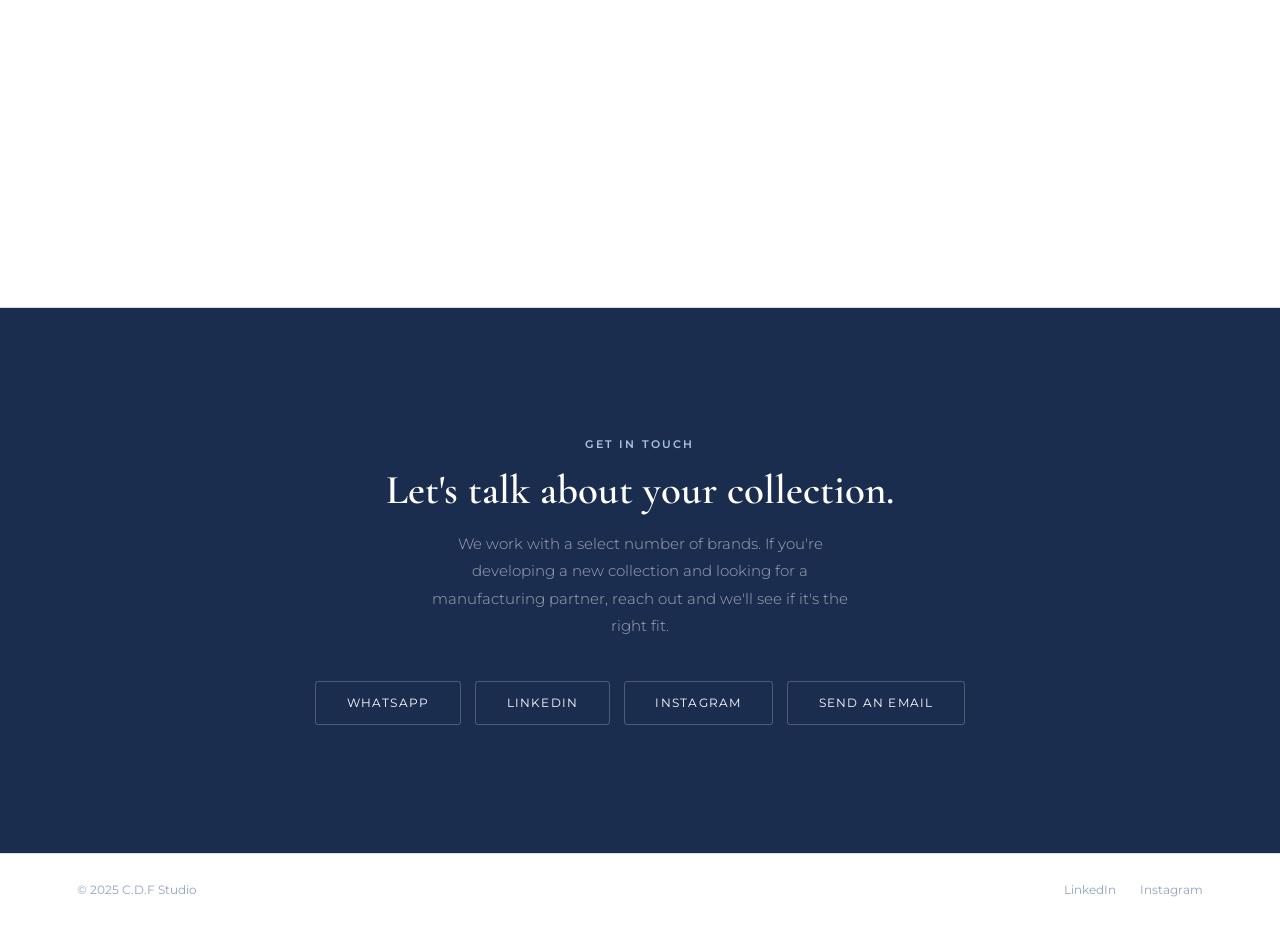
==== commit ce357555: "Replace hero image with top image.png" ====
--- a/index.html
+++ b/index.html
@@ -478,7 +478,7 @@
   <div class="hero-img-wrap">
     <!-- Swap this for your own brand photography when ready -->
     <img
-      src="assets/images/hero-image.jpg"
+      src="assets/top image.png"
       alt="Fabric selection in a clothing production studio"
       loading="eager"
     />
